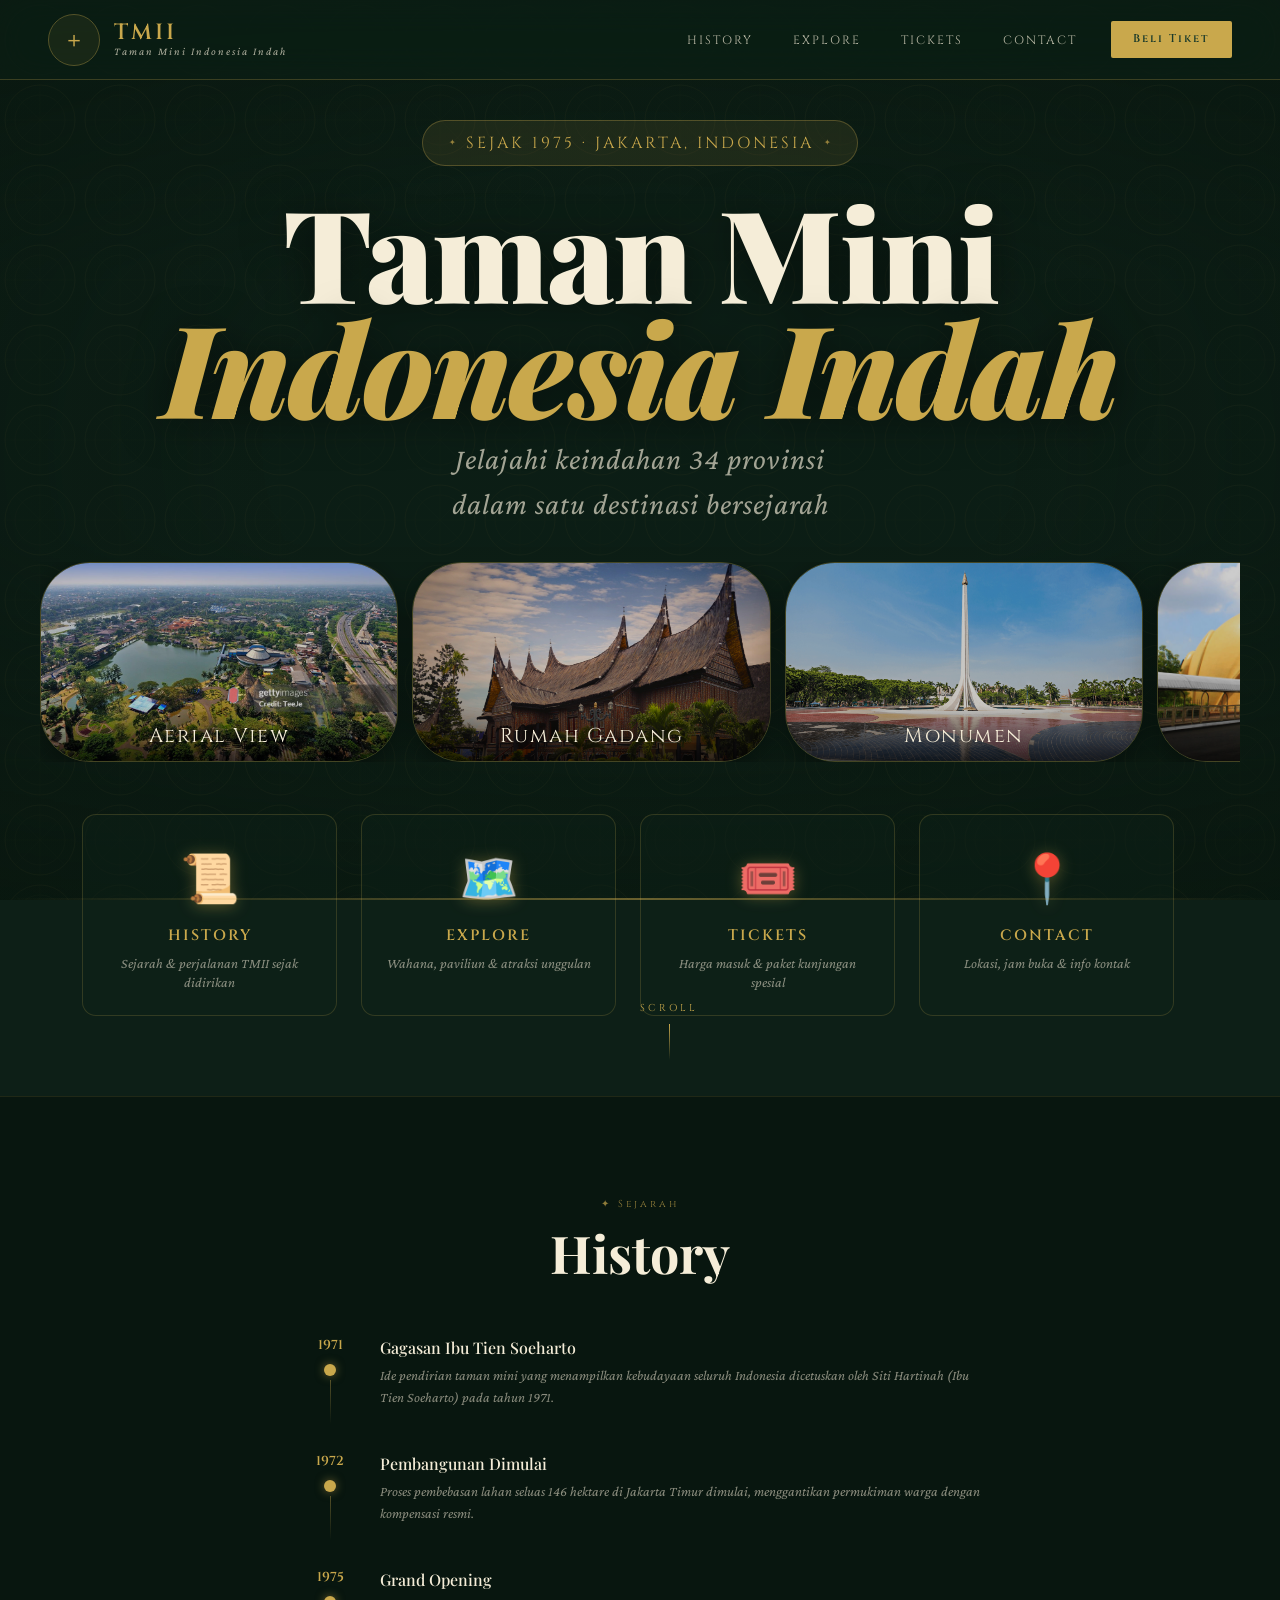
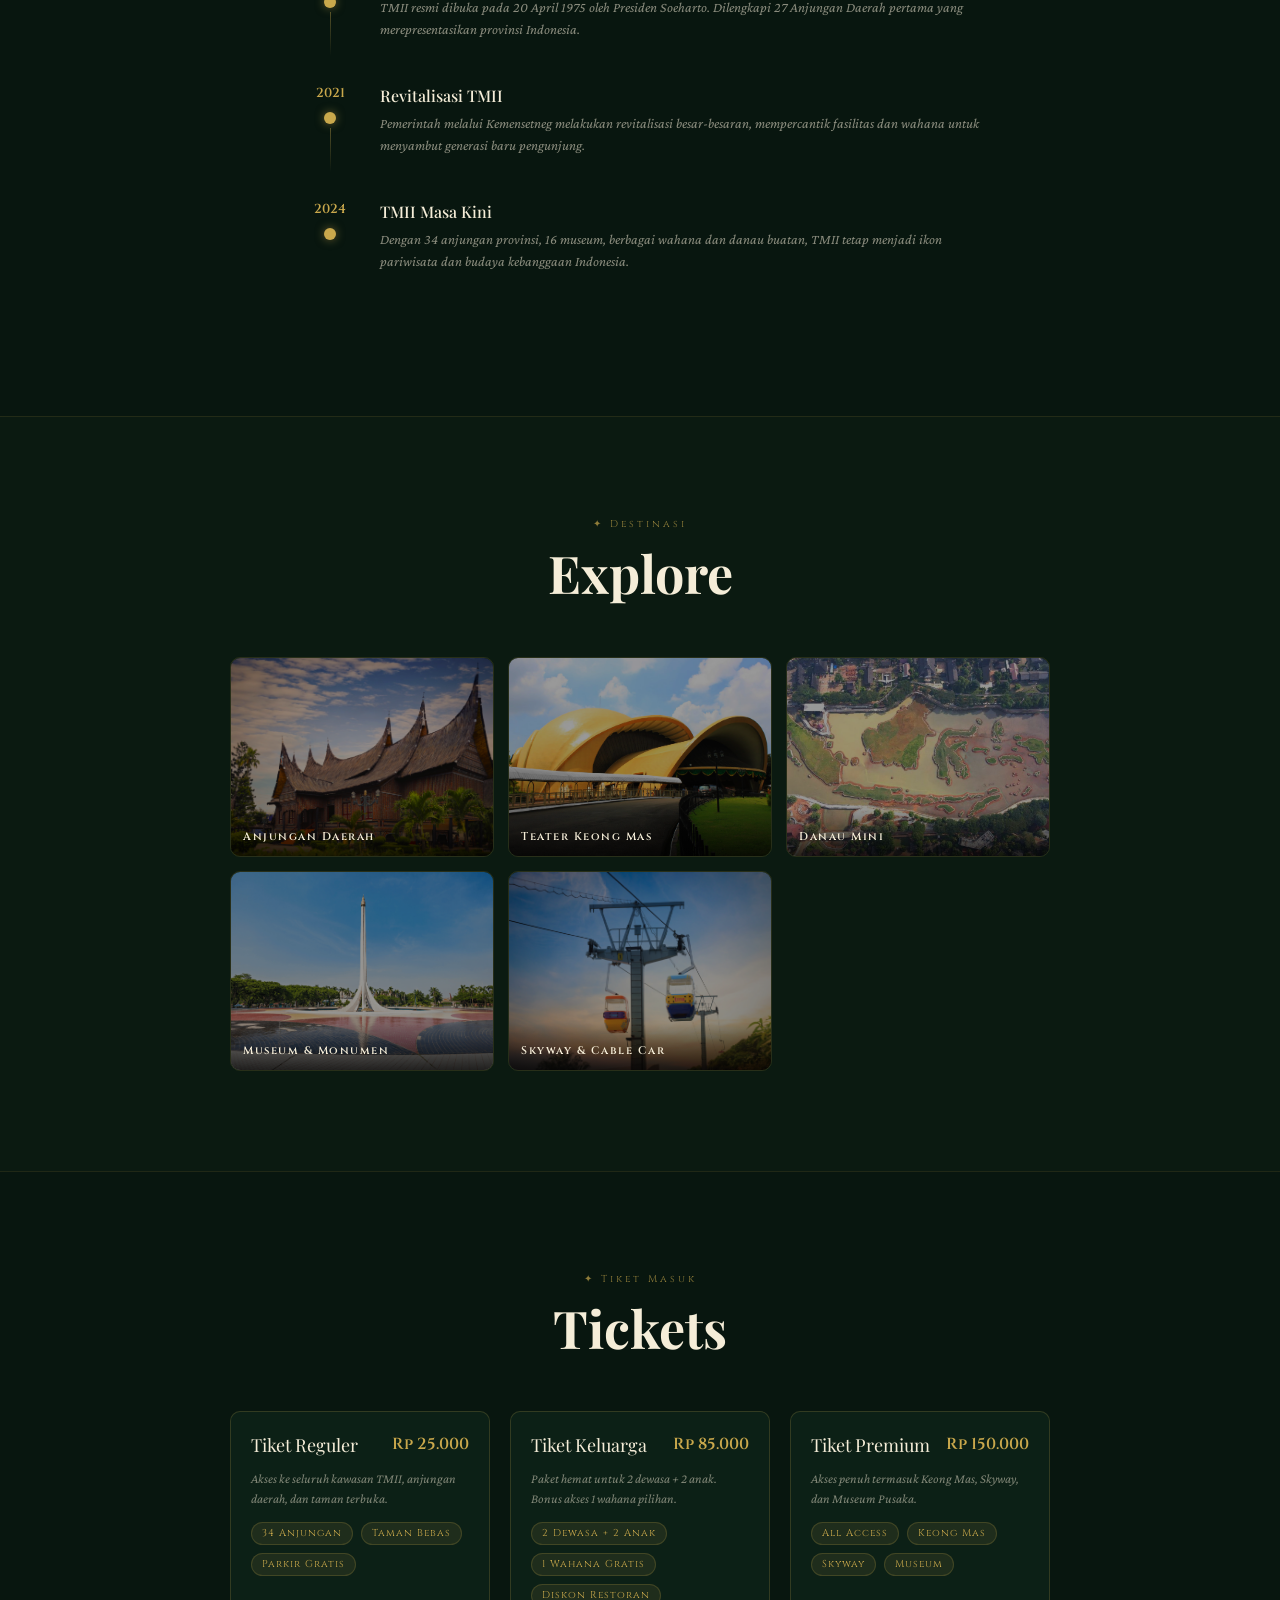
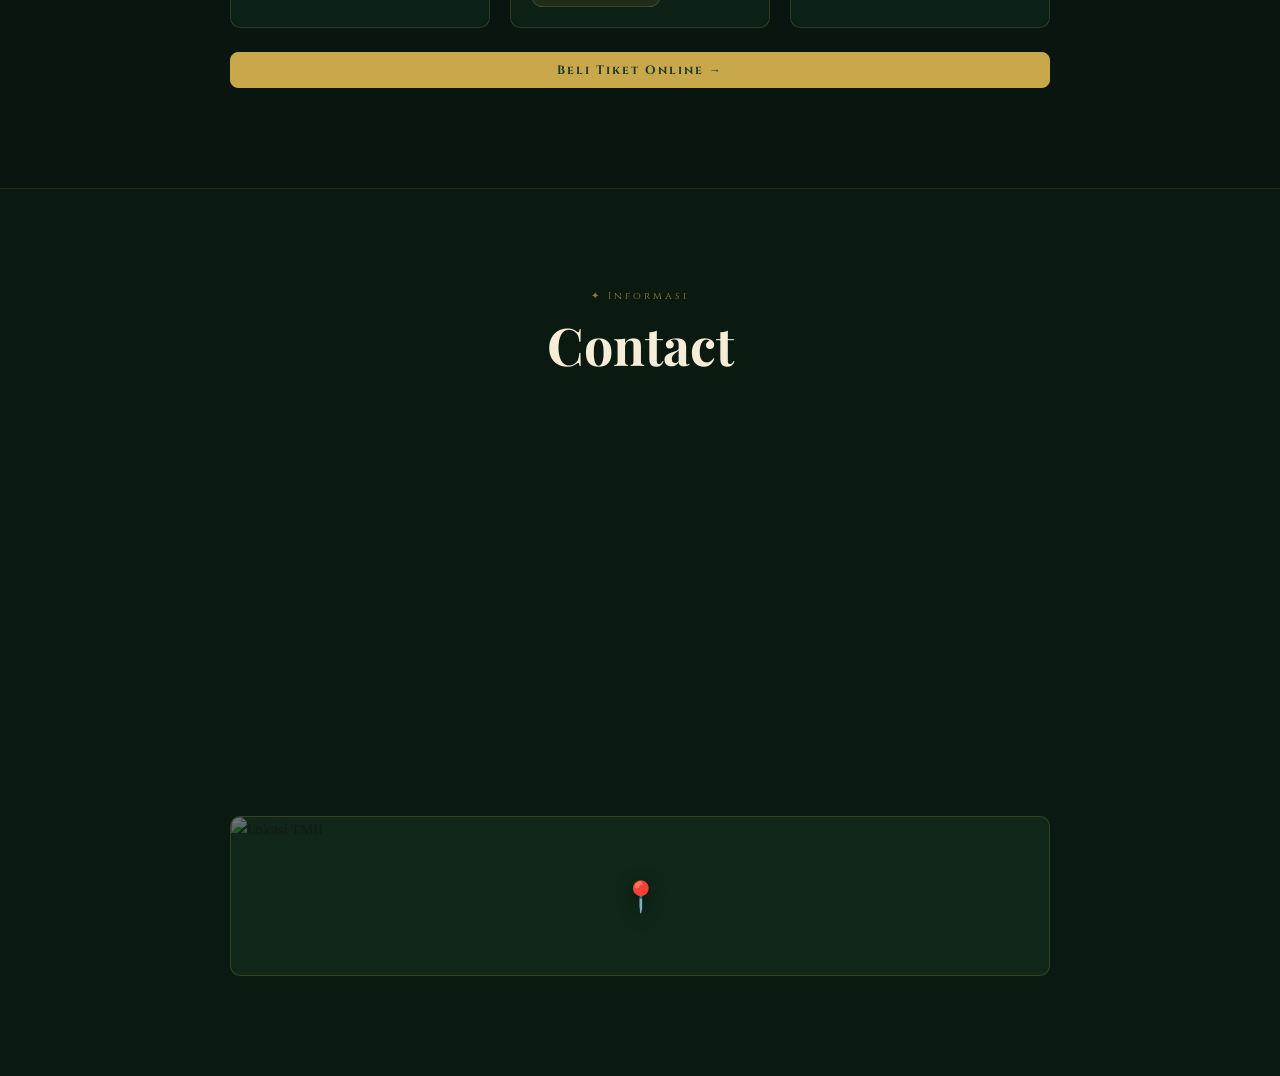
==== index.html @ e6d872f8 "Add files via upload" ====
<!DOCTYPE html>
<html lang="id">
<head>
  <meta charset="UTF-8">
  <meta name="viewport" content="width=device-width, initial-scale=1.0">
  <title>TMII — Taman Mini Indonesia Indah</title>
  <link rel="preconnect" href="https://fonts.googleapis.com">
  <link rel="preconnect" href="https://fonts.gstatic.com" crossorigin>
  <link href="https://fonts.googleapis.com/css2?family=Playfair+Display:wght@400;700;900&family=Crimson+Pro:ital,wght@0,300;0,400;1,300&family=Cinzel:wght@400;600&display=swap" rel="stylesheet">
  <link href="https://cdn.jsdelivr.net/npm/bootstrap@5.3.3/dist/css/bootstrap.min.css" rel="stylesheet">
  <link rel="stylesheet" href="style.css">
</head>
<body>

<div class="bg-scene">
  <div class="bg-image"></div>
  <div class="bg-overlay"></div>
  <div class="bg-fade"></div>
  <div class="bg-pattern"></div>
</div>

<header>
  <div class="logo-area">
    <div class="logo-emblem" id="logoEmblem" title="Klik untuk ganti logo">
      <img id="logoImg" src="" alt="Logo TMII">
      <div id="logoPlaceholder">＋</div>
      <input type="file" id="logoUpload" accept="image/*" style="display:none">
    </div>
    <div class="logo-text">
      <span class="main">TMII</span>
      <span class="sub">Taman Mini Indonesia Indah</span>
    </div>
  </div>

  <nav aria-label="Menu utama">
    <button class="nav-btn btn" onclick="scrollSection('history')">History</button>
    <button class="nav-btn btn" onclick="scrollSection('explore')">Explore</button>
    <button class="nav-btn btn" onclick="scrollSection('tickets')">Tickets</button>
    <button class="nav-btn btn" onclick="scrollSection('contact')">Contact</button>
    <a href="tiket.html" class="header-cta btn btn-warning">Beli Tiket</a>
  </nav>

  <button class="hamburger" id="hamburger" aria-label="Buka menu" aria-expanded="false">
    <span></span><span></span><span></span>
  </button>
</header>

<nav class="mobile-nav" id="mobileNav" aria-label="Menu mobile">
  <button class="nav-btn btn" onclick="scrollSection('history')">📜 History</button>
  <button class="nav-btn btn" onclick="scrollSection('explore')">🗺️ Explore</button>
  <button class="nav-btn btn" onclick="scrollSection('tickets')">🎟️ Tickets</button>
  <button class="nav-btn btn" onclick="scrollSection('contact')">📍 Contact</button>
  <a href="tiket.html" class="header-cta btn btn-warning" style="margin:8px 0 0;padding:14px;text-align:center;border-radius:6px;font-size:13px;display:block;">Beli Tiket Online →</a>
</nav>

<!-- ── Hero ── -->
<section class="hero">
  <div class="hero-badge"><span>Sejak 1975 · Jakarta, Indonesia</span></div>

  <h1 class="hero-title">
    Taman Mini
    <em>Indonesia Indah</em>
  </h1>

  <p class="hero-sub">Jelajahi keindahan 34 provinsi dalam satu destinasi bersejarah</p>

  <div class="image-strip-wrap">
    <div class="image-strip">
      <div class="img-card" onclick="scrollSection('explore')">
        <img src="Photos/AERIAL.jpg" alt="Aerial view TMII" loading="lazy">
        <div class="img-label">Aerial View</div>
      </div>
      <div class="img-card" onclick="scrollSection('explore')">
        <img src="Photos/gadang.jpg" alt="Rumah Gadang" loading="lazy">
        <div class="img-label">Rumah Gadang</div>
      </div>
      <div class="img-card" onclick="scrollSection('explore')">
        <img src="Photos/monumen.png" alt="Monumen TMII" loading="lazy">
        <div class="img-label">Monumen</div>
      </div>
      <div class="img-card" onclick="scrollSection('explore')">
        <img src="Photos/KEONG.jpg" alt="Teater Keong Mas" loading="lazy">
        <div class="img-label">Keong Mas</div>
      </div>
      <div class="img-card" onclick="scrollSection('explore')">
        <img src="Photos/danau.jpeg" alt="Danau Mini" loading="lazy">
        <div class="img-label">Danau Mini</div>
      </div>
    </div>
  </div>

  <div class="container">
    <div class="row g-4 justify-content-center quick-nav">
      <div class="col-6 col-sm-5 col-md-3">
        <div class="qcard" onclick="scrollSection('history')" role="button" tabindex="0">
          <span class="qcard-icon">📜</span>
          <div class="qcard-title">History</div>
          <div class="qcard-desc">Sejarah &amp; perjalanan TMII sejak didirikan</div>
          <span class="qcard-arrow" aria-hidden="true">→</span>
        </div>
      </div>
      <div class="col-6 col-sm-5 col-md-3">
        <div class="qcard" onclick="scrollSection('explore')" role="button" tabindex="0">
          <span class="qcard-icon">🗺️</span>
          <div class="qcard-title">Explore</div>
          <div class="qcard-desc">Wahana, paviliun &amp; atraksi unggulan</div>
          <span class="qcard-arrow" aria-hidden="true">→</span>
        </div>
      </div>
      <div class="col-6 col-sm-5 col-md-3">
        <div class="qcard" onclick="scrollSection('tickets')" role="button" tabindex="0">
          <span class="qcard-icon">🎟️</span>
          <div class="qcard-title">Tickets</div>
          <div class="qcard-desc">Harga masuk &amp; paket kunjungan spesial</div>
          <span class="qcard-arrow" aria-hidden="true">→</span>
        </div>
      </div>
      <div class="col-6 col-sm-5 col-md-3">
        <div class="qcard" onclick="scrollSection('contact')" role="button" tabindex="0">
          <span class="qcard-icon">📍</span>
          <div class="qcard-title">Contact</div>
          <div class="qcard-desc">Lokasi, jam buka &amp; info kontak</div>
          <span class="qcard-arrow" aria-hidden="true">→</span>
        </div>
      </div>
    </div>
  </div>

  <div class="scroll-hint" aria-hidden="true">
    <span>SCROLL</span>
    <div class="scroll-line"></div>
  </div>
</section>

<!-- ── History ── -->
<section id="history" class="page-section">
  <div class="section-container">
    <div class="section-head">
      <span class="section-tag">✦ Sejarah</span>
      <h2 class="section-title">History</h2>
    </div>
    <div class="timeline">

      <div class="timeline-item">
        <div class="timeline-left">
          <span class="t-year">1971</span>
          <div class="t-dot"></div>
          <div class="t-line"></div>
        </div>
        <div class="timeline-content">
          <h3 class="t-title">Gagasan Ibu Tien Soeharto</h3>
          <p class="t-desc">Ide pendirian taman mini yang menampilkan kebudayaan seluruh Indonesia dicetuskan oleh Siti Hartinah (Ibu Tien Soeharto) pada tahun 1971.</p>
        </div>
      </div>

      <div class="timeline-item">
        <div class="timeline-left">
          <span class="t-year">1972</span>
          <div class="t-dot"></div>
          <div class="t-line"></div>
        </div>
        <div class="timeline-content">
          <h3 class="t-title">Pembangunan Dimulai</h3>
          <p class="t-desc">Proses pembebasan lahan seluas 146 hektare di Jakarta Timur dimulai, menggantikan permukiman warga dengan kompensasi resmi.</p>
        </div>
      </div>

      <div class="timeline-item">
        <div class="timeline-left">
          <span class="t-year">1975</span>
          <div class="t-dot"></div>
          <div class="t-line"></div>
        </div>
        <div class="timeline-content">
          <h3 class="t-title">Grand Opening</h3>
          <p class="t-desc">TMII resmi dibuka pada 20 April 1975 oleh Presiden Soeharto. Dilengkapi 27 Anjungan Daerah pertama yang merepresentasikan provinsi Indonesia.</p>
        </div>
      </div>

      <div class="timeline-item">
        <div class="timeline-left">
          <span class="t-year">2021</span>
          <div class="t-dot"></div>
          <div class="t-line"></div>
        </div>
        <div class="timeline-content">
          <h3 class="t-title">Revitalisasi TMII</h3>
          <p class="t-desc">Pemerintah melalui Kemensetneg melakukan revitalisasi besar-besaran, mempercantik fasilitas dan wahana untuk menyambut generasi baru pengunjung.</p>
        </div>
      </div>

      <div class="timeline-item">
        <div class="timeline-left">
          <span class="t-year">2024</span>
          <div class="t-dot"></div>
          <div class="t-line"></div>
        </div>
        <div class="timeline-content">
          <h3 class="t-title">TMII Masa Kini</h3>
          <p class="t-desc">Dengan 34 anjungan provinsi, 16 museum, berbagai wahana dan danau buatan, TMII tetap menjadi ikon pariwisata dan budaya kebanggaan Indonesia.</p>
        </div>
      </div>

    </div>
  </div>
</section>

<!-- ── Explore ── -->
<section id="explore" class="page-section page-section--alt">
  <div class="section-container">
    <div class="section-head">
      <span class="section-tag">✦ Destinasi</span>
      <h2 class="section-title">Explore</h2>
    </div>
    <div class="explore-grid">

      <div class="explore-card">
        <img src="Photos/gadang.jpg" alt="Anjungan Daerah" loading="lazy">
        <div class="card-info"><div class="card-name">Anjungan Daerah</div></div>
      </div>
      <div class="explore-card">
        <img src="Photos/KEONG.jpg" alt="Teater Keong Mas" loading="lazy">
        <div class="card-info"><div class="card-name">Teater Keong Mas</div></div>
      </div>
      <div class="explore-card">
        <img src="Photos/danau.jpeg" alt="Danau Mini" loading="lazy">
        <div class="card-info"><div class="card-name">Danau Mini</div></div>
      </div>
      <div class="explore-card">
        <img src="Photos/monumen.png" alt="Museum dan Monumen" loading="lazy">
        <div class="card-info"><div class="card-name">Museum &amp; Monumen</div></div>
      </div>
      <div class="explore-card">
        <img src="Photos/gantunng.jpg" alt="Skyway dan Cable Car" loading="lazy">
        <div class="card-info"><div class="card-name">Skyway &amp; Cable Car</div></div>
      </div>

    </div>
  </div>
</section>

<!-- ── Tickets ── -->
<section id="tickets" class="page-section">
  <div class="section-container">
    <div class="section-head">
      <span class="section-tag">✦ Tiket Masuk</span>
      <h2 class="section-title">Tickets</h2>
    </div>
    <div class="ticket-list">

      <div class="ticket-card">
        <div class="ticket-top">
          <div class="ticket-name">Tiket Reguler</div>
          <div class="ticket-price">Rp 25.000</div>
        </div>
        <div class="ticket-desc">Akses ke seluruh kawasan TMII, anjungan daerah, dan taman terbuka.</div>
        <div class="ticket-perks">
          <span class="perk">34 Anjungan</span>
          <span class="perk">Taman Bebas</span>
          <span class="perk">Parkir Gratis</span>
        </div>
      </div>

      <div class="ticket-card">
        <div class="ticket-top">
          <div class="ticket-name">Tiket Keluarga</div>
          <div class="ticket-price">Rp 85.000</div>
        </div>
        <div class="ticket-desc">Paket hemat untuk 2 dewasa + 2 anak. Bonus akses 1 wahana pilihan.</div>
        <div class="ticket-perks">
          <span class="perk">2 Dewasa + 2 Anak</span>
          <span class="perk">1 Wahana Gratis</span>
          <span class="perk">Diskon Restoran</span>
        </div>
      </div>

      <div class="ticket-card">
        <div class="ticket-top">
          <div class="ticket-name">Tiket Premium</div>
          <div class="ticket-price">Rp 150.000</div>
        </div>
        <div class="ticket-desc">Akses penuh termasuk Keong Mas, Skyway, dan Museum Pusaka.</div>
        <div class="ticket-perks">
          <span class="perk">All Access</span>
          <span class="perk">Keong Mas</span>
          <span class="perk">Skyway</span>
          <span class="perk">Museum</span>
        </div>
      </div>

    </div>
    <a href="tiket.html" class="buy-btn btn btn-warning btn-lg w-100 mt-4">Beli Tiket Online →</a>
  </div>
</section>

<!-- ── Contact ── -->
<section id="contact" class="page-section page-section--alt">
  <div class="section-container">
    <div class="section-head">
      <span class="section-tag">✦ Informasi</span>
      <h2 class="section-title">Contact</h2>
    </div>
    <div class="contact-list">

      <a class="contact-item" href="https://maps.google.com/?q=Taman+Mini+Indonesia+Indah" target="_blank" rel="noopener">
        <div class="contact-icon">📍</div>
        <div class="contact-info">
          <div class="contact-label">Alamat</div>
          <div class="contact-value">Jl. Raya Taman Mini, Cipayung, Jakarta Timur</div>
        </div>
      </a>

      <a class="contact-item" href="#">
        <div class="contact-icon">🕐</div>
        <div class="contact-info">
          <div class="contact-label">Jam Operasional</div>
          <div class="contact-value">Selasa – Minggu, 08.00 – 17.00 WIB</div>
        </div>
      </a>

      <a class="contact-item" href="tel:+62218779-0580">
        <div class="contact-icon">📞</div>
        <div class="contact-info">
          <div class="contact-label">Telepon</div>
          <div class="contact-value">(+64) 08119289288</div>
        </div>
      </a>

      <a class="contact-item" href="mailto:info@tamanmini.com">
        <div class="contact-icon">✉️</div>
        <div class="contact-info">
          <div class="contact-label">Email</div>
          <div class="contact-value">info@tamanmini.com</div>
        </div>
      </a>

    </div>

    <div class="map-placeholder" onclick="window.open('https://maps.google.com/?q=Taman+Mini+Indonesia+Indah','_blank')" role="button" tabindex="0" aria-label="Buka peta Google Maps">
      <img src="https://upload.wikimedia.org/wikipedia/commons/thumb/5/59/TMII_Aerial_View.jpg/640px-TMII_Aerial_View.jpg" alt="Lokasi TMII" loading="lazy">
      <span class="map-pin" aria-hidden="true">📍</span>
    </div>
  </div>
</section>

<div class="bottom-bar" aria-hidden="true"></div>

<script src="https://cdn.jsdelivr.net/npm/bootstrap@5.3.3/dist/js/bootstrap.bundle.min.js"></script>
<script src="script.js"></script>
</body>
</html>
---- style.css ----
:root {
  --gold:        #C9A84C;
  --gold-light:  #E8C96A;
  --deep-green:  #1A3A2A;
  --forest:      #2C5540;
  --cream:       #F5EDD8;
  --warm-white:  #FAF6EE;
  --rust:        #8B3A2A;
  --shadow:      rgba(0,0,0,0.5);
  --header-h:    80px;
  --panel-w:     480px;
  --bs-warning:          #C9A84C;
  --bs-warning-rgb:      201, 168, 76;
  --bs-btn-bg:           #C9A84C;
  --bs-btn-border-color: #C9A84C;
}

/* ── Buttons ── */
.btn-warning {
  background-color: var(--gold);
  border-color: var(--gold);
  color: var(--deep-green);
  font-family: 'Cinzel', serif;
  font-weight: 600;
  letter-spacing: 1.5px;
  font-size: 11px;
  transition: background-color 0.3s, border-color 0.3s, transform 0.3s, box-shadow 0.3s;
}
.btn-warning:hover, .btn-warning:focus {
  background-color: var(--gold-light);
  border-color: var(--gold-light);
  color: var(--deep-green);
  transform: translateY(-1px);
  box-shadow: 0 4px 16px rgba(201,168,76,0.35);
}
.btn-warning.active { background-color: var(--gold-light) !important; border-color: var(--gold-light) !important; color: var(--deep-green) !important; }

.btn-outline-warning {
  color: var(--gold);
  border-color: var(--gold);
  font-family: 'Cinzel', serif;
  font-weight: 500;
  letter-spacing: 1px;
  font-size: 11px;
  transition: background-color 0.25s, color 0.25s, transform 0.25s;
}
.btn-outline-warning:hover, .btn-outline-warning:focus {
  background-color: var(--gold);
  border-color: var(--gold);
  color: var(--deep-green);
}
.btn-outline-warning.active { background-color: var(--gold) !important; border-color: var(--gold) !important; color: var(--deep-green) !important; }

.btn-outline-light {
  font-family: 'Cinzel', serif;
  font-size: 11px;
  letter-spacing: 1px;
  transition: background-color 0.25s, color 0.25s;
}

.btn-secondary {
  font-family: 'Cinzel', serif;
  font-size: 11px;
  letter-spacing: 1px;
  background-color: rgba(255,255,255,0.1);
  border-color: rgba(255,255,255,0.2);
  color: rgba(245,237,216,0.45);
}
.btn-secondary:disabled {
  background-color: rgba(255,255,255,0.07);
  border-color: rgba(255,255,255,0.1);
  color: rgba(245,237,216,0.3);
  cursor: not-allowed;
}

.btn-group .btn, .btn-group-vertical .btn { transition-duration: 0.2s; }
.btn-group-vertical .btn-outline-warning { border-color: rgba(201,168,76,0.5); }
.btn-group-vertical .btn-outline-warning:hover { border-color: var(--gold); }
.btn-group-vertical .btn-outline-warning:disabled { color: rgba(201,168,76,0.3); border-color: rgba(201,168,76,0.2); cursor: not-allowed; }

/* ── Base ── */
*, *::before, *::after { margin: 0; padding: 0; box-sizing: border-box; }
html { scroll-behavior: smooth; }
body {
  font-family: 'Crimson Pro', serif;
  background: #0d1f17;
  overflow-x: hidden;
  cursor: default;
  -webkit-tap-highlight-color: transparent;
}

/* ── Background ── */
.bg-scene { position: fixed; inset: 0; z-index: 0; }

.bg-image {
  position: absolute;
  inset: 0;
  background: url('https://upload.wikimedia.org/wikipedia/commons/thumb/5/59/TMII_Aerial_View.jpg/1280px-TMII_Aerial_View.jpg') center/cover no-repeat;
  filter: blur(2px) brightness(0.75) saturate(1.1);
  transform: scale(1.05);
  will-change: transform;
}

.bg-overlay {
  position: absolute;
  inset: 0;
  background: linear-gradient(180deg, rgba(10,25,16,0.55) 0%, rgba(10,25,16,0.25) 30%, rgba(10,25,16,0.25) 60%, rgba(10,25,16,0.75) 100%);
}

.bg-fade {
  position: absolute;
  inset: 0;
  background: radial-gradient(ellipse at 50% 50%, transparent 40%, rgba(8,20,13,0.45) 100%);
}

.bg-pattern {
  position: absolute;
  inset: 0;
  opacity: 0.04;
  background-image: url("data:image/svg+xml,%3Csvg xmlns='http://www.w3.org/2000/svg' width='80' height='80'%3E%3Ccircle cx='40' cy='40' r='35' fill='none' stroke='%23C9A84C' stroke-width='1'/%3E%3Ccircle cx='40' cy='40' r='25' fill='none' stroke='%23C9A84C' stroke-width='0.5'/%3E%3Cpath d='M5 40h70M40 5v70M15 15l50 50M65 15l-50 50' stroke='%23C9A84C' stroke-width='0.3'/%3E%3C/svg%3E");
}

/* ── Header ── */
header {
  position: fixed;
  top: 0; left: 0; right: 0;
  z-index: 100;
  display: flex;
  align-items: center;
  justify-content: space-between;
  padding: 0 48px;
  height: var(--header-h);
  background: rgba(13,31,23,0.55);
  backdrop-filter: blur(20px) saturate(1.4);
  border-bottom: 1px solid rgba(201,168,76,0.25);
  transition: background 0.3s;
}
header.scrolled { background: rgba(13,31,23,0.85); }

.logo-area { display: flex; align-items: center; gap: 14px; text-decoration: none; cursor: pointer; }
.logo-emblem {
  width: 52px; height: 52px;
  position: relative;
  flex-shrink: 0;
  transition: transform 0.3s;
  cursor: pointer;
  border-radius: 50%;
  border: 1.5px solid rgba(201,168,76,0.4);
  overflow: hidden;
}
.logo-area:hover .logo-emblem { transform: rotate(10deg) scale(1.05); }
#logoImg { width: 100%; height: 100%; object-fit: cover; display: none; }
#logoImg.loaded { display: block; }
#logoPlaceholder {
  width: 100%; height: 100%;
  display: flex;
  align-items: center;
  justify-content: center;
  font-size: 22px;
  color: var(--gold);
  background: rgba(201,168,76,0.08);
  transition: background 0.2s;
}
.logo-emblem:hover #logoPlaceholder { background: rgba(201,168,76,0.18); }
.logo-text { display: flex; flex-direction: column; line-height: 1; }
.logo-text .main { font-family: 'Cinzel', serif; font-size: 22px; font-weight: 600; color: var(--gold); letter-spacing: 3px; }
.logo-text .sub { font-family: 'Crimson Pro', serif; font-size: 11px; color: rgba(245,237,216,0.7); letter-spacing: 2px; margin-top: 2px; font-style: italic; }

nav { display: flex; align-items: center; gap: 4px; }

.nav-btn {
  position: relative;
  background: none;
  border: none;
  cursor: pointer;
  font-family: 'Cinzel', serif;
  font-size: 12px;
  letter-spacing: 2px;
  color: rgba(245,237,216,0.75);
  padding: 8px 18px;
  border-radius: 2px;
  transition: color 0.3s, background 0.3s;
  text-transform: uppercase;
}
.nav-btn:hover, .nav-btn.active { color: var(--gold); background: rgba(201,168,76,0.08); }
.nav-btn::after {
  content: '';
  position: absolute;
  bottom: 2px;
  left: 50%;
  transform: translateX(-50%) scaleX(0);
  width: 60%;
  height: 1px;
  background: var(--gold);
  transition: transform 0.3s;
}
.nav-btn:hover::after, .nav-btn.active::after { transform: translateX(-50%) scaleX(1); }

.header-cta {
  background: var(--gold);
  color: var(--deep-green);
  border: none;
  cursor: pointer;
  font-family: 'Cinzel', serif;
  font-size: 11px;
  letter-spacing: 2px;
  padding: 10px 22px;
  border-radius: 2px;
  font-weight: 600;
  transition: background 0.3s, transform 0.2s, box-shadow 0.3s;
  margin-left: 12px;
}
.header-cta:hover { background: var(--gold-light); transform: translateY(-1px); box-shadow: 0 4px 16px rgba(201,168,76,0.35); }

.hamburger {
  display: none;
  flex-direction: column;
  justify-content: center;
  gap: 5px;
  width: 40px; height: 40px;
  background: none;
  border: 1px solid rgba(201,168,76,0.3);
  border-radius: 6px;
  cursor: pointer;
  padding: 8px;
  transition: border-color 0.3s, background 0.3s;
}
.hamburger:hover { background: rgba(201,168,76,0.08); border-color: var(--gold); }
.hamburger span {
  display: block;
  height: 1.5px;
  background: var(--gold);
  border-radius: 2px;
  width: 100%;
  transition: transform 0.35s, opacity 0.35s, width 0.35s;
}
.hamburger.open span:nth-child(1) { transform: translateY(6.5px) rotate(45deg); }
.hamburger.open span:nth-child(2) { opacity: 0; transform: scaleX(0); }
.hamburger.open span:nth-child(3) { transform: translateY(-6.5px) rotate(-45deg); }

.mobile-nav {
  display: none;
  position: fixed;
  top: var(--header-h);
  left: 0; right: 0;
  z-index: 99;
  background: rgba(10,25,16,0.97);
  backdrop-filter: blur(24px);
  border-bottom: 1px solid rgba(201,168,76,0.2);
  flex-direction: column;
  padding: 16px 24px 24px;
  gap: 8px;
  transform: translateY(-110%);
  transition: transform 0.4s cubic-bezier(0.34,1.2,0.64,1);
}
.mobile-nav.open { transform: translateY(0); }
.mobile-nav .nav-btn { width: 100%; text-align: left; padding: 14px 16px; font-size: 14px; border-radius: 6px; border-bottom: 1px solid rgba(201,168,76,0.08); }
.mobile-nav .header-cta { width: 100%; margin: 8px 0 0; padding: 14px; text-align: center; border-radius: 6px; font-size: 13px; }

/* ── Hero ── */
.hero {
  position: relative;
  z-index: 1;
  min-height: 100vh;
  display: flex;
  flex-direction: column;
  align-items: center;
  justify-content: center;
  text-align: center;
  padding: calc(var(--header-h) + 40px) 40px 80px;
}

.hero-badge {
  display: inline-flex;
  align-items: center;
  gap: 10px;
  background: rgba(201,168,76,0.1);
  border: 1px solid rgba(201,168,76,0.3);
  padding: 10px 26px;
  border-radius: 40px;
  margin-bottom: 28px;
  animation: fadeDown 0.8s ease both;
}
.hero-badge span { font-size: 16px; letter-spacing: 3px; color: var(--gold); font-family: 'Cinzel', serif; text-transform: uppercase; }
.hero-badge::before, .hero-badge::after { content: '✦'; color: var(--gold); font-size: 8px; opacity: 0.7; }

.hero-title {
  font-family: 'Playfair Display', serif;
  font-size: clamp(48px, 10vw, 140px);
  font-weight: 900;
  color: var(--cream);
  line-height: 0.9;
  letter-spacing: -2px;
  margin-bottom: 12px;
  animation: fadeDown 0.9s 0.1s ease both;
  text-shadow: 0 4px 40px rgba(0,0,0,0.5);
}
.hero-title em { font-style: italic; color: var(--gold); display: block; }

.hero-sub {
  font-size: clamp(18px, 2.5vw, 30px);
  color: rgba(245,237,216,0.65);
  font-style: italic;
  letter-spacing: 1px;
  margin-bottom: 36px;
  animation: fadeDown 1s 0.2s ease both;
  max-width: 440px;
}

/* ── Image Strip ── */
.image-strip-wrap { width: 100%; overflow: hidden; margin-bottom: 52px; animation: fadeUp 1s 0.35s ease both; }
.image-strip { display: flex; gap: 14px; width: max-content; transition: transform 0.1s linear; cursor: grab; user-select: none; }
.image-strip.dragging { cursor: grabbing; transition: none; }

.img-card {
  width: clamp(220px, 28vw, 400px);
  height: clamp(130px, 16vw, 200px);
  border-radius: 50px;
  overflow: hidden;
  border: 1.5px solid rgba(201,168,76,0.3);
  box-shadow: 0 8px 30px rgba(0,0,0,0.4);
  position: relative;
  transition: transform 0.4s, box-shadow 0.4s, border-color 0.4s;
  cursor: pointer;
  flex-shrink: 0;
}
.img-card:hover { transform: translateY(-8px) scale(1.05); box-shadow: 0 20px 50px rgba(0,0,0,0.6), 0 0 20px rgba(201,168,76,0.2); border-color: var(--gold); }
.img-card img { width: 100%; height: 100%; object-fit: cover; filter: brightness(0.8) saturate(1.1); transition: filter 0.4s; pointer-events: none; }
.img-card:hover img { filter: brightness(1) saturate(1.3); }
.img-card .img-label {
  position: absolute;
  bottom: 0; left: 0; right: 0;
  background: linear-gradient(transparent, rgba(0,0,0,0.7));
  padding: 16px 10px 10px;
  font-size: clamp(13px, 1.8vw, 20px);
  color: var(--cream);
  letter-spacing: 1.5px;
  font-family: 'Cinzel', serif;
  text-align: center;
}

/* ── Quick Nav Cards ── */
.quick-nav { animation: fadeUp 1s 0.5s ease both; width: 100%; }

.qcard {
  position: relative;
  width: 100%; height: 100%;
  background: rgba(15,35,25,0.45);
  backdrop-filter: blur(24px) saturate(1.5);
  border: 1px solid rgba(201,168,76,0.2);
  border-radius: 14px;
  padding: 28px 20px 22px;
  cursor: pointer;
  transition: transform 0.4s, box-shadow 0.4s, border-color 0.3s, background 0.3s;
  text-align: center;
  overflow: hidden;
}
.qcard::before {
  content: '';
  position: absolute;
  inset: 0;
  background: radial-gradient(ellipse at 50% 0%, rgba(201,168,76,0.1) 0%, transparent 70%);
  opacity: 0;
  transition: opacity 0.3s;
}
.qcard:hover { transform: translateY(-12px) scale(1.03); box-shadow: 0 24px 60px rgba(0,0,0,0.55), 0 0 30px rgba(201,168,76,0.15); border-color: rgba(201,168,76,0.5); background: rgba(26,58,42,0.55); }
.qcard:hover::before { opacity: 1; }

.qcard-icon { font-size: clamp(32px, 4vw, 48px); margin-bottom: 10px; display: block; filter: drop-shadow(0 2px 8px rgba(201,168,76,0.4)); }
.qcard-title { font-family: 'Cinzel', serif; font-size: clamp(12px, 1.3vw, 15px); font-weight: 600; letter-spacing: 2px; color: var(--gold); text-transform: uppercase; margin-bottom: 6px; }
.qcard-desc { font-size: clamp(12px, 1.2vw, 14px); color: rgba(245,237,216,0.55); font-style: italic; line-height: 1.4; }
.qcard-arrow { position: absolute; bottom: 12px; right: 14px; color: var(--gold); opacity: 0; transform: translateX(-4px); transition: opacity 0.3s, transform 0.3s; font-size: 14px; }
.qcard:hover .qcard-arrow { opacity: 1; transform: translateX(0); }

/* ── Panel ── */
.panel-overlay { position: fixed; inset: 0; z-index: 200; background: rgba(0,0,0,0); pointer-events: none; transition: background 0.4s; }
.panel-overlay.open { background: rgba(0,0,0,0.6); pointer-events: all; backdrop-filter: blur(4px); }

.panel {
  position: fixed;
  top: 0;
  right: calc(-1 * var(--panel-w) - 20px);
  width: var(--panel-w);
  height: 100dvh;
  z-index: 201;
  background: rgba(10,28,18,0.95);
  backdrop-filter: blur(30px) saturate(1.5);
  border-left: 1px solid rgba(201,168,76,0.25);
  transition: right 0.5s cubic-bezier(0.34,1.2,0.64,1);
  display: flex;
  flex-direction: column;
  overflow: hidden;
}
.panel.open { right: 0; }

.panel-header {
  padding: 28px 32px 24px;
  border-bottom: 1px solid rgba(201,168,76,0.15);
  display: flex;
  align-items: flex-start;
  justify-content: space-between;
  background: rgba(26,58,42,0.3);
  flex-shrink: 0;
}
.panel-header-left { display: flex; flex-direction: column; gap: 4px; }
.panel-tag { font-family: 'Cinzel', serif; font-size: 10px; letter-spacing: 3px; color: var(--gold); opacity: 0.7; }
.panel-title { font-family: 'Playfair Display', serif; font-size: 32px; font-weight: 700; color: var(--cream); }
.panel-close {
  background: rgba(201,168,76,0.1);
  border: 1px solid rgba(201,168,76,0.3);
  color: var(--gold);
  width: 36px; height: 36px;
  border-radius: 50%;
  cursor: pointer;
  font-size: 18px;
  display: flex;
  align-items: center;
  justify-content: center;
  transition: background 0.2s, transform 0.3s;
  flex-shrink: 0;
}
.panel-close:hover { background: rgba(201,168,76,0.2); transform: rotate(90deg); }

.panel-body {
  flex: 1;
  overflow-y: auto;
  padding: 28px 32px;
  scrollbar-width: thin;
  scrollbar-color: rgba(201,168,76,0.3) transparent;
}
.panel-body::-webkit-scrollbar { width: 4px; }
.panel-body::-webkit-scrollbar-thumb { background: rgba(201,168,76,0.3); border-radius: 2px; }

/* ── Timeline ── */
.timeline { display: flex; flex-direction: column; }

.timeline-item {
  display: flex;
  gap: 20px;
  position: relative;
  padding-bottom: 28px;
  opacity: 0;
  transform: translateY(16px);
  transition: opacity 0.5s ease, transform 0.5s ease;
}
.timeline-item.visible { opacity: 1; transform: none; }
.timeline-item:nth-child(1) { transition-delay: 0.05s; }
.timeline-item:nth-child(2) { transition-delay: 0.15s; }
.timeline-item:nth-child(3) { transition-delay: 0.25s; }
.timeline-item:nth-child(4) { transition-delay: 0.35s; }
.timeline-item:nth-child(5) { transition-delay: 0.45s; }

.timeline-left { display: flex; flex-direction: column; align-items: center; width: 60px; flex-shrink: 0; }
.t-year { font-family: 'Cinzel', serif; font-size: 13px; font-weight: 600; color: var(--gold); margin-bottom: 8px; white-space: nowrap; }
.t-dot {
  width: 12px; height: 12px;
  border-radius: 50%;
  background: var(--gold);
  border: 2px solid rgba(201,168,76,0.4);
  box-shadow: 0 0 10px rgba(201,168,76,0.5);
  flex-shrink: 0;
  transition: box-shadow 0.3s;
}
.timeline-item:hover .t-dot { box-shadow: 0 0 20px rgba(201,168,76,0.9); }
.t-line { flex: 1; width: 1px; background: linear-gradient(rgba(201,168,76,0.4), transparent); margin-top: 4px; }
.timeline-item:last-child .t-line { display: none; }
.timeline-content { flex: 1; padding-top: 2px; }
.t-title { font-family: 'Playfair Display', serif; font-size: 16px; color: var(--cream); margin-bottom: 6px; }
.t-desc { font-size: 14px; color: rgba(245,237,216,0.55); font-style: italic; line-height: 1.6; }

/* ── Explore Grid ── */
.explore-grid { display: grid; grid-template-columns: 1fr 1fr; gap: 14px; }

.explore-card {
  border-radius: 10px;
  overflow: hidden;
  border: 1px solid rgba(201,168,76,0.15);
  cursor: pointer;
  position: relative;
  height: 130px;
  opacity: 0;
  transform: translateY(16px);
  transition: opacity 0.4s ease, transform 0.4s ease, border-color 0.3s, box-shadow 0.3s;
}
.explore-card.visible { opacity: 1; transform: none; }
.explore-card:nth-child(1) { transition-delay: 0.05s; }
.explore-card:nth-child(2) { transition-delay: 0.10s; }
.explore-card:nth-child(3) { transition-delay: 0.15s; }
.explore-card:nth-child(4) { transition-delay: 0.20s; }
.explore-card:nth-child(5) { transition-delay: 0.25s; grid-column: span 2; height: 100px; }
.explore-card:hover { border-color: rgba(201,168,76,0.4); box-shadow: 0 12px 30px rgba(0,0,0,0.4), 0 0 20px rgba(201,168,76,0.1); transform: translateY(-4px) !important; }
.explore-card img { width: 100%; height: 100%; object-fit: cover; filter: brightness(0.6) saturate(1.2); transition: filter 0.4s, transform 0.4s; }
.explore-card:hover img { filter: brightness(0.8) saturate(1.4); transform: scale(1.05); }
.explore-card .card-info { position: absolute; bottom: 0; left: 0; right: 0; padding: 20px 12px 10px; background: linear-gradient(transparent, rgba(0,0,0,0.75)); }
.explore-card .card-name { font-family: 'Cinzel', serif; font-size: 11px; letter-spacing: 1.5px; color: var(--cream); font-weight: 600; }

/* ── Tickets ── */
.ticket-list { display: flex; flex-direction: column; gap: 14px; }

.ticket-card {
  background: rgba(26,58,42,0.3);
  border: 1px solid rgba(201,168,76,0.2);
  border-radius: 10px;
  padding: 20px;
  cursor: pointer;
  position: relative;
  overflow: hidden;
  opacity: 0;
  transform: translateX(20px);
  transition: opacity 0.4s ease, transform 0.4s ease, background 0.3s, border-color 0.3s;
}
.ticket-card.visible { opacity: 1; transform: none; }
.ticket-card:nth-child(1) { transition-delay: 0.07s; }
.ticket-card:nth-child(2) { transition-delay: 0.17s; }
.ticket-card:nth-child(3) { transition-delay: 0.27s; }
.ticket-card::before { content: ''; position: absolute; left: 0; top: 0; bottom: 0; width: 3px; background: var(--gold); opacity: 0; transition: opacity 0.3s; }
.ticket-card:hover { background: rgba(26,58,42,0.5); border-color: rgba(201,168,76,0.4); transform: translateX(4px) !important; }
.ticket-card:hover::before { opacity: 1; }

.ticket-top { display: flex; justify-content: space-between; align-items: flex-start; margin-bottom: 10px; }
.ticket-name { font-family: 'Playfair Display', serif; font-size: 18px; color: var(--cream); }
.ticket-price { font-family: 'Cinzel', serif; font-size: 16px; color: var(--gold); font-weight: 600; }
.ticket-desc { font-size: 13px; color: rgba(245,237,216,0.5); font-style: italic; margin-bottom: 14px; line-height: 1.5; }
.ticket-perks { display: flex; gap: 8px; flex-wrap: wrap; }
.perk {
  font-size: 10px;
  letter-spacing: 1px;
  color: var(--gold);
  background: rgba(201,168,76,0.1);
  border: 1px solid rgba(201,168,76,0.2);
  padding: 3px 10px;
  border-radius: 20px;
  font-family: 'Cinzel', serif;
}
.buy-btn { font-family: 'Cinzel', serif; font-size: 12px; letter-spacing: 2px; font-weight: 700; transition: background-color 0.3s, border-color 0.3s, transform 0.2s, box-shadow 0.3s; }
.buy-btn:hover { transform: translateY(-2px); box-shadow: 0 6px 24px rgba(201,168,76,0.4); }

/* ── Contact ── */
.contact-list { display: flex; flex-direction: column; gap: 16px; margin-bottom: 28px; }

.contact-item {
  display: flex;
  align-items: center;
  gap: 16px;
  padding: 16px 18px;
  background: rgba(26,58,42,0.3);
  border: 1px solid rgba(201,168,76,0.15);
  border-radius: 8px;
  cursor: pointer;
  text-decoration: none;
  opacity: 0;
  transform: translateY(12px);
  transition: opacity 0.4s ease, transform 0.4s ease, background 0.3s, border-color 0.3s;
}
.contact-item.visible { opacity: 1; transform: none; }
.contact-item:nth-child(1) { transition-delay: 0.05s; }
.contact-item:nth-child(2) { transition-delay: 0.15s; }
.contact-item:nth-child(3) { transition-delay: 0.25s; }
.contact-item:nth-child(4) { transition-delay: 0.35s; }
.contact-item:hover { background: rgba(26,58,42,0.5); border-color: rgba(201,168,76,0.4); }

.contact-icon {
  width: 44px; height: 44px;
  background: rgba(201,168,76,0.1);
  border: 1px solid rgba(201,168,76,0.25);
  border-radius: 8px;
  display: flex;
  align-items: center;
  justify-content: center;
  font-size: 20px;
  flex-shrink: 0;
  transition: background 0.3s, transform 0.3s;
}
.contact-item:hover .contact-icon { background: rgba(201,168,76,0.2); transform: scale(1.08); }
.contact-info { flex: 1; }
.contact-label { font-family: 'Cinzel', serif; font-size: 10px; letter-spacing: 2px; color: var(--gold); margin-bottom: 2px; }
.contact-value { font-size: 14px; color: var(--cream); }

/* ── Map & Bottom ── */
.map-placeholder {
  border-radius: 10px;
  overflow: hidden;
  border: 1px solid rgba(201,168,76,0.2);
  position: relative;
  height: 160px;
  background: rgba(26,58,42,0.4);
  display: flex;
  align-items: center;
  justify-content: center;
  cursor: pointer;
  transition: border-color 0.3s;
}
.map-placeholder:hover { border-color: rgba(201,168,76,0.5); }
.map-placeholder img { width: 100%; height: 100%; object-fit: cover; filter: brightness(0.6) saturate(1.2) hue-rotate(10deg); opacity: 0.7; transition: opacity 0.3s, filter 0.3s; }
.map-placeholder:hover img { opacity: 0.9; filter: brightness(0.7) saturate(1.4) hue-rotate(10deg); }
.map-pin { position: absolute; font-size: 30px; filter: drop-shadow(0 4px 8px rgba(0,0,0,0.5)); animation: bounce 2s infinite; pointer-events: none; }

.bottom-bar { position: fixed; bottom: 0; left: 0; right: 0; z-index: 50; height: 2px; background: linear-gradient(90deg, transparent, var(--gold), transparent); opacity: 0.5; }

.scroll-hint { position: absolute; bottom: 36px; left: 50%; transform: translateX(-50%); display: flex; flex-direction: column; align-items: center; gap: 8px; animation: fadeUp 1s 0.8s ease both; opacity: 0.6; pointer-events: none; }
.scroll-hint span { font-size: 10px; letter-spacing: 3px; color: var(--gold); font-family: 'Cinzel', serif; }
.scroll-line { width: 1px; height: 36px; background: linear-gradient(var(--gold), transparent); animation: scrollPulse 2s infinite; }

/* ── Keyframes ── */
@keyframes fadeDown { from { opacity: 0; transform: translateY(-20px); } to { opacity: 1; transform: translateY(0); } }
@keyframes fadeUp   { from { opacity: 0; transform: translateY(20px);  } to { opacity: 1; transform: translateY(0); } }
@keyframes bounce   { 0%, 100% { transform: translateY(0); } 50% { transform: translateY(-6px); } }
@keyframes scrollPulse { 0%, 100% { opacity: 0.4; } 50% { opacity: 1; } }

/* ── Responsive ── */
@media (max-width: 1024px) {
  :root { --panel-w: 420px; }
  header { padding: 0 32px; }
  .nav-btn { padding: 8px 14px; font-size: 11px; }
  .header-cta { padding: 10px 16px; }
}

@media (max-width: 768px) {
  :root { --header-h: 64px; --panel-w: 100vw; }
  header { padding: 0 20px; }
  nav { display: none; }
  .hamburger { display: flex; }
  .mobile-nav { display: flex; }
  .hero { padding: calc(var(--header-h) + 24px) 20px 80px; }
  .hero-badge { padding: 8px 18px; }
  .hero-badge span { font-size: 12px; letter-spacing: 2px; }
  .hero-title { letter-spacing: -1px; margin-bottom: 16px; }
  .hero-sub { margin-bottom: 32px; }
  .image-strip-wrap {
    width: calc(100% + 40px);
    margin: 0 -20px 32px;
    overflow-x: auto;
    overflow-y: hidden;
    scrollbar-width: none;
    -webkit-overflow-scrolling: touch;
    padding: 0 20px 12px;
  }
  .image-strip-wrap::-webkit-scrollbar { display: none; }
  .image-strip { cursor: default; padding-right: 20px; }
  .img-card { width: 220px; height: 130px; border-radius: 24px; }
  .img-card:hover { transform: none; }
  .quick-nav { gap: 12px; }
  .qcard { width: calc(50% - 6px); padding: 20px 16px 18px; }
  .panel { right: -100vw; border-left: none; border-top: 1px solid rgba(201,168,76,0.25); }
  .panel-header { padding: 20px 24px 16px; }
  .panel-body { padding: 20px 24px; }
  .panel-title { font-size: 26px; }
  .explore-grid { gap: 10px; }
  .explore-card { height: 110px; }
  .explore-card:nth-child(5) { height: 80px; }
  .logo-text .sub { display: none; }
  .logo-emblem { width: 42px; height: 42px; }
  .logo-text .main { font-size: 18px; }
}

@media (max-width: 480px) {
  .hero-badge { padding: 8px 14px; gap: 6px; }
  .hero-badge span { font-size: 10px; letter-spacing: 1.5px; }
  .hero-badge::before, .hero-badge::after { display: none; }
  .qcard { width: calc(50% - 6px); padding: 16px 12px; }
  .qcard-desc { display: none; }
  .ticket-price { font-size: 14px; }
  .explore-grid { grid-template-columns: 1fr; }
  .explore-card:nth-child(5) { grid-column: span 1; }
}

@media (min-width: 1920px) {
  :root { --header-h: 96px; --panel-w: 600px; }
  header { padding: 0 80px; }
  .logo-emblem { width: 64px; height: 64px; }
  .logo-text .main { font-size: 26px; }
  .logo-text .sub { font-size: 13px; }
  .nav-btn { font-size: 14px; padding: 10px 24px; }
  .header-cta { font-size: 13px; padding: 12px 28px; }
  .hero-sub { font-size: 34px; max-width: 560px; }
  .img-card { width: 480px; height: 240px; }
  .qcard { width: 260px; padding: 36px 28px 28px; }
  .qcard-icon { font-size: 56px; }
  .panel-title { font-size: 40px; }
  .panel-header { padding: 36px 40px 28px; }
  .panel-body { padding: 32px 40px; }
  .explore-card { height: 180px; }
  .explore-card:nth-child(5) { height: 140px; }
  .ticket-name { font-size: 22px; }
  .ticket-price { font-size: 20px; }
  .t-title { font-size: 20px; }
  .t-desc { font-size: 16px; }
  .contact-value { font-size: 16px; }
  .map-placeholder { height: 200px; }
}

@media (prefers-reduced-motion: reduce) {
  *, *::before, *::after { animation-duration: 0.01ms !important; transition-duration: 0.01ms !important; }
}

/* ══════════════════════════════════════
   PAGE SECTIONS (scroll content)
══════════════════════════════════════ */
.page-section {
  position: relative;
  z-index: 1;
  padding: 100px 0;
  background: rgba(8, 20, 13, 0.72);
  backdrop-filter: blur(8px);
  border-top: 1px solid rgba(201,168,76,0.12);
}
.page-section--alt { background: rgba(12, 26, 17, 0.82); }

.section-container {
  max-width: 900px;
  margin: 0 auto;
  padding: 0 40px;
}

.section-head {
  text-align: center;
  margin-bottom: 52px;
}
.section-tag {
  display: block;
  font-family: 'Cinzel', serif;
  font-size: 10px;
  letter-spacing: 3px;
  color: var(--gold);
  opacity: 0.7;
  margin-bottom: 10px;
}
.section-title {
  font-family: 'Playfair Display', serif;
  font-size: clamp(32px, 5vw, 52px);
  font-weight: 700;
  color: var(--cream);
}

/* Tickets in section — 3 columns */
.page-section .ticket-list {
  display: grid;
  grid-template-columns: repeat(3, 1fr);
  gap: 20px;
  flex-direction: unset;
}
.page-section .ticket-card { transform: translateY(16px); }
.page-section .ticket-card.visible { transform: none; }
.page-section .ticket-card:hover { transform: translateY(-4px) !important; }
.page-section .ticket-card:nth-child(1) { transition-delay: 0.07s; }
.page-section .ticket-card:nth-child(2) { transition-delay: 0.17s; }
.page-section .ticket-card:nth-child(3) { transition-delay: 0.27s; }

/* Explore in section — 3 columns */
.page-section .explore-grid { grid-template-columns: repeat(3, 1fr); }
.page-section .explore-card { height: 200px; }
.page-section .explore-card:nth-child(5) { grid-column: span 1; height: 200px; }

/* Timeline max-width */
.page-section .timeline { max-width: 680px; margin: 0 auto; }

@media (max-width: 768px) {
  .page-section { padding: 64px 0; }
  .section-container { padding: 0 20px; }
  .page-section .ticket-list { grid-template-columns: 1fr; }
  .page-section .explore-grid { grid-template-columns: 1fr 1fr; }
  .page-section .explore-card { height: 140px; }
  .page-section .explore-card:nth-child(5) { grid-column: span 2; height: 100px; }
}
@media (max-width: 480px) {
  .page-section .explore-grid { grid-template-columns: 1fr; }
  .page-section .explore-card:nth-child(5) { grid-column: span 1; }
}

/* ══════════════════════════════════════
   TICKET ORDER FORM PAGE (tiket.html)
══════════════════════════════════════ */
.form-hero {
  position: relative;
  z-index: 1;
  min-height: 100vh;
  display: flex;
  align-items: center;
  justify-content: center;
  padding: calc(var(--header-h) + 48px) 24px 80px;
}

.form-card {
  width: 100%;
  max-width: 580px;
  background: rgba(10, 28, 18, 0.92);
  backdrop-filter: blur(30px) saturate(1.5);
  border: 1px solid rgba(201,168,76,0.25);
  border-radius: 16px;
  padding: 44px 48px;
}
.form-card-tag {
  display: block;
  font-family: 'Cinzel', serif;
  font-size: 10px;
  letter-spacing: 3px;
  color: var(--gold);
  opacity: 0.7;
  margin-bottom: 8px;
}
.form-card-title {
  font-family: 'Playfair Display', serif;
  font-size: 36px;
  font-weight: 700;
  color: var(--cream);
  margin-bottom: 36px;
}

.form-group { margin-bottom: 22px; }
.form-label-custom {
  display: block;
  font-family: 'Cinzel', serif;
  font-size: 10px;
  letter-spacing: 2px;
  color: var(--gold);
  margin-bottom: 8px;
}
.form-control-custom {
  width: 100%;
  background: rgba(26,58,42,0.4);
  border: 1px solid rgba(201,168,76,0.25);
  border-radius: 8px;
  padding: 12px 16px;
  color: var(--cream);
  font-family: 'Crimson Pro', serif;
  font-size: 16px;
  transition: border-color 0.2s, background 0.2s;
  outline: none;
  appearance: none;
  -webkit-appearance: none;
}
.form-control-custom:focus { border-color: var(--gold); background: rgba(26,58,42,0.6); }
.form-control-custom::placeholder { color: rgba(245,237,216,0.3); }
.form-control-custom option { background: #1a3a2a; color: var(--cream); }

.form-row { display: grid; grid-template-columns: 1fr 1fr; gap: 16px; }

.form-success {
  text-align: center;
  padding: 24px 0;
  display: none;
}
.form-success-icon { font-size: 52px; margin-bottom: 16px; }
.form-success-title { font-family: 'Playfair Display', serif; font-size: 26px; color: var(--cream); margin-bottom: 10px; }
.form-success-msg { font-size: 15px; color: rgba(245,237,216,0.6); font-style: italic; line-height: 1.6; margin-bottom: 28px; }

@media (max-width: 600px) {
  .form-card { padding: 32px 24px; }
  .form-row { grid-template-columns: 1fr; gap: 0; }
}
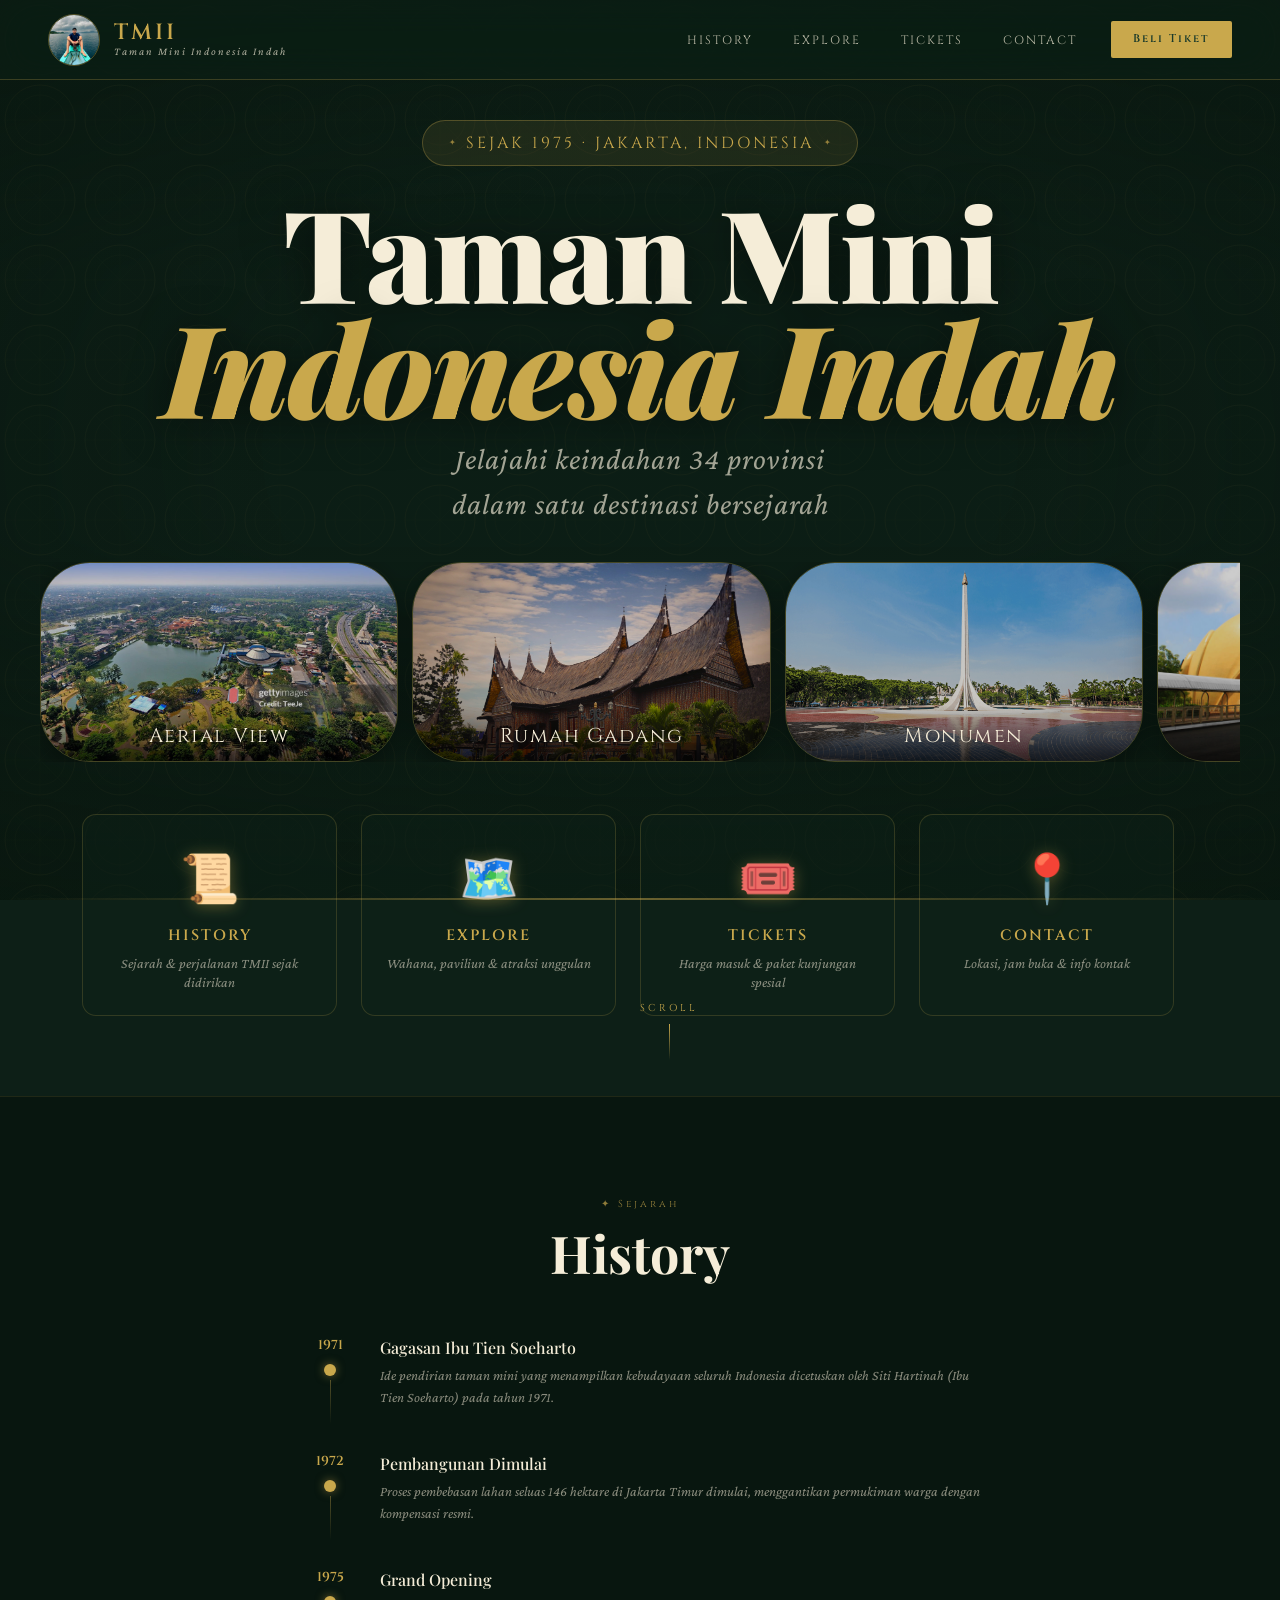
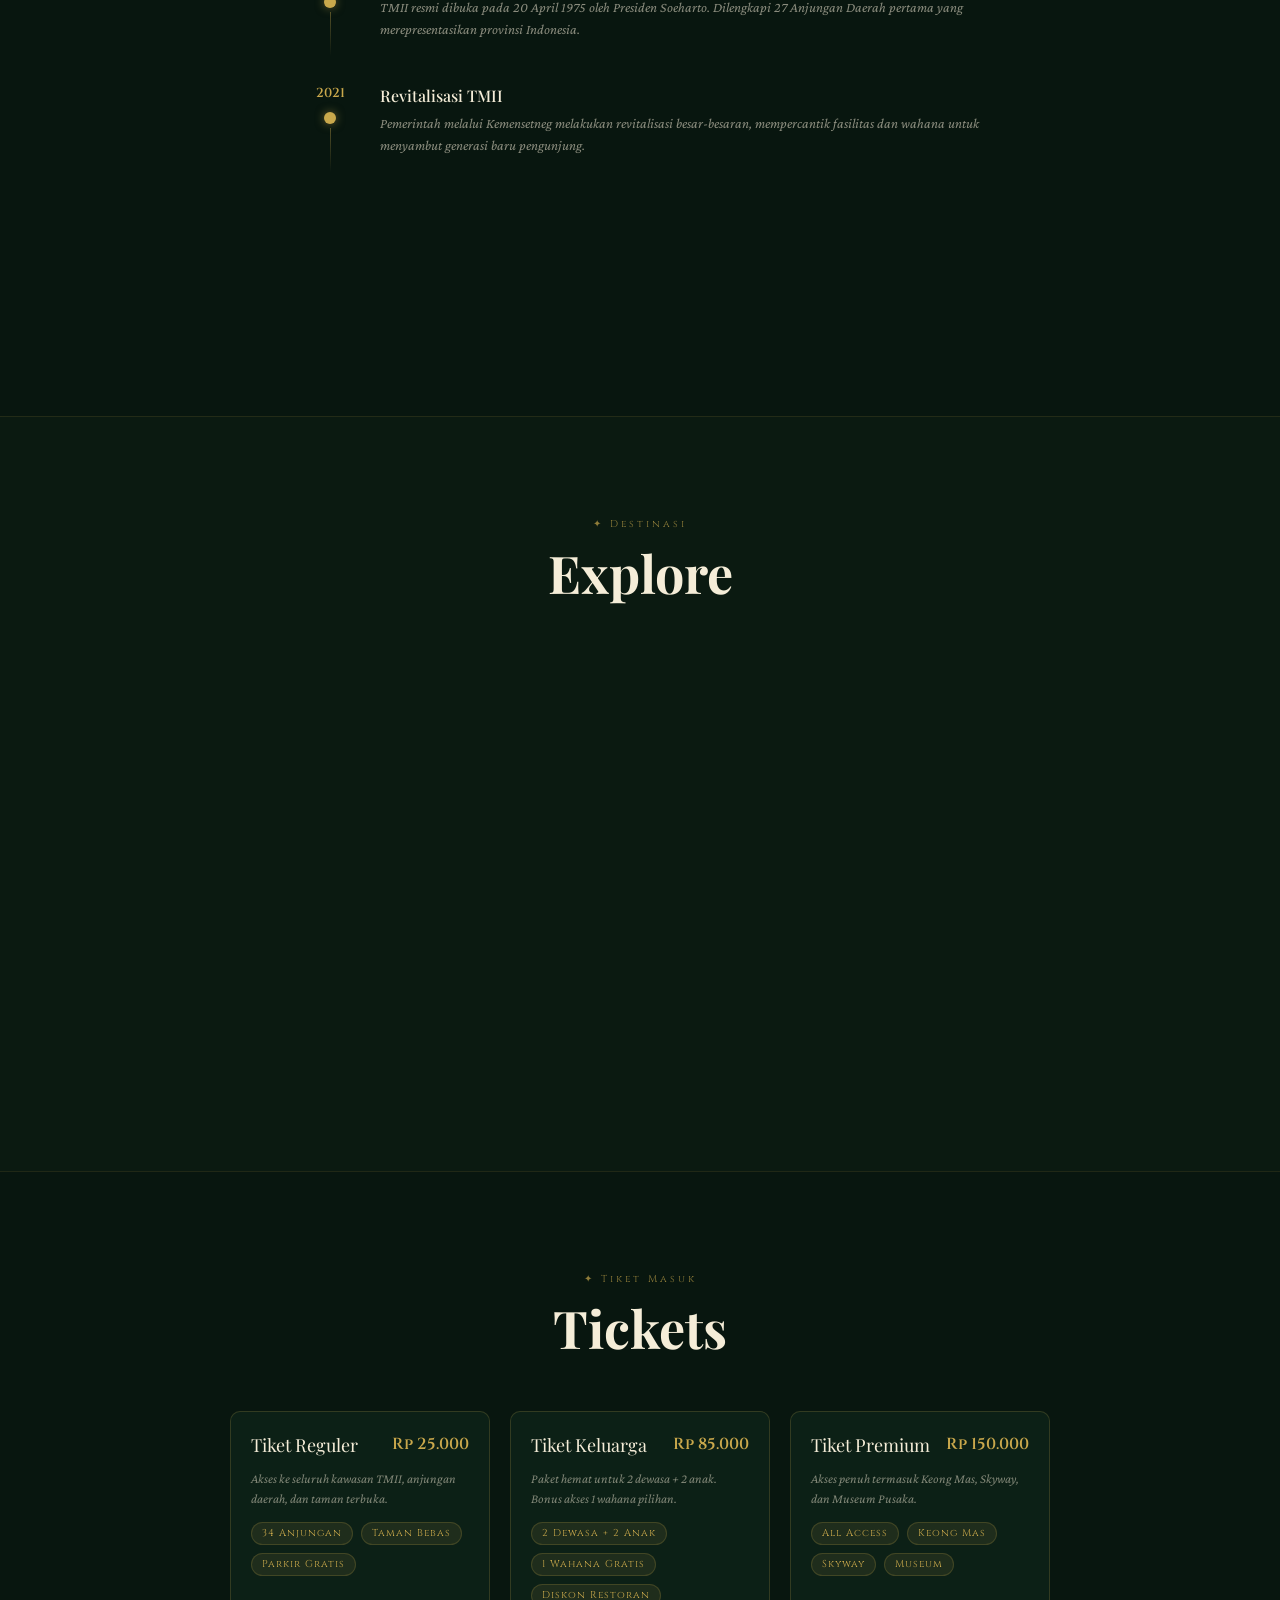
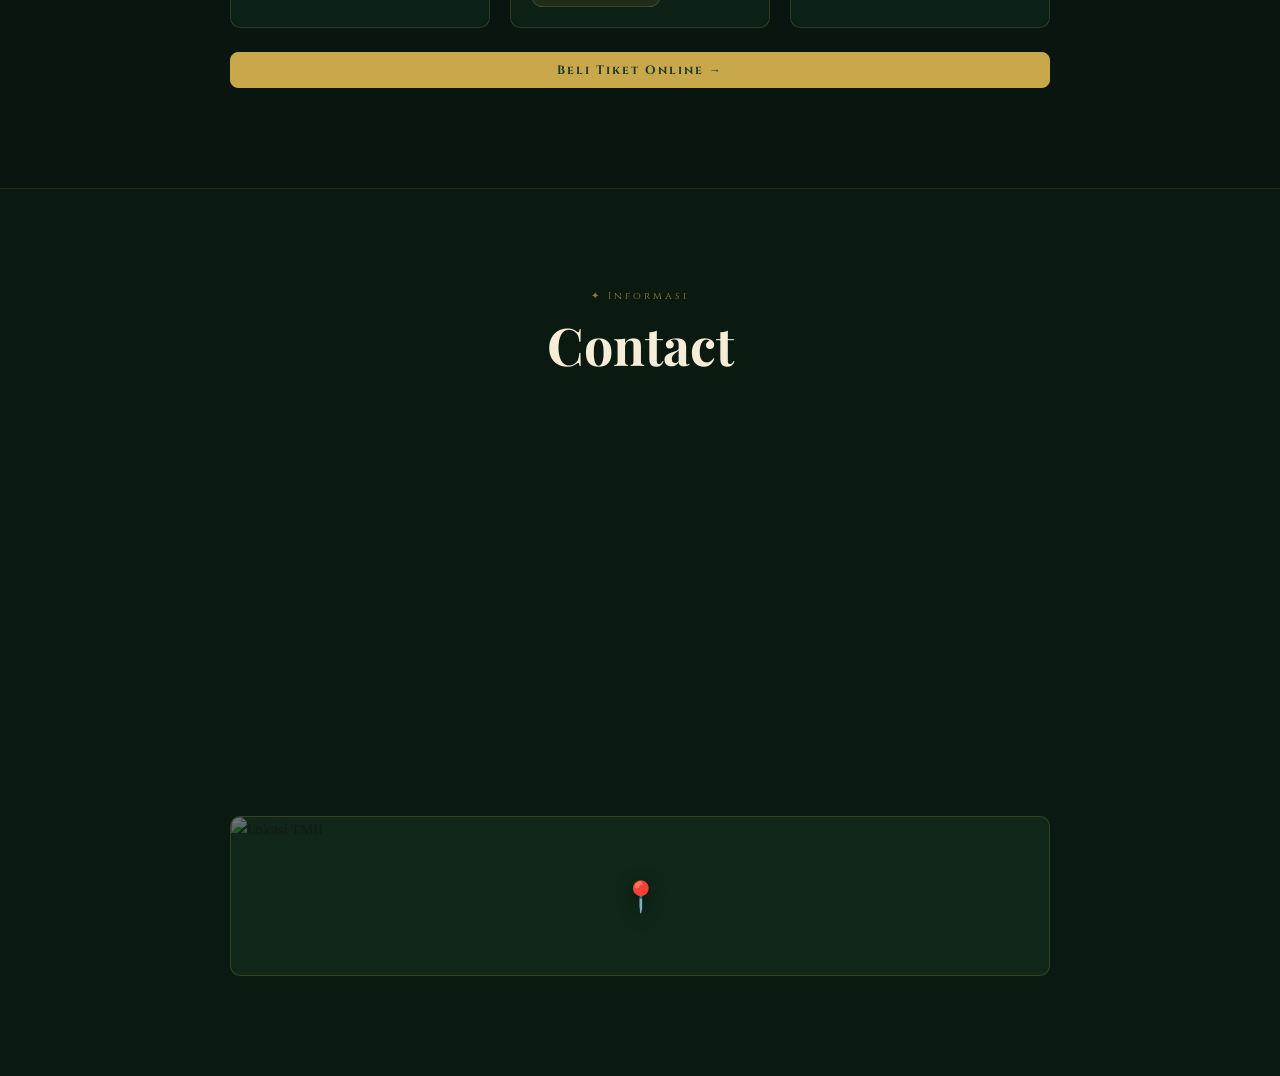
==== commit 713725ac: "Update index.html" ====
--- a/index.html
+++ b/index.html
@@ -22,8 +22,8 @@
 <header>
   <div class="logo-area">
     <div class="logo-emblem" id="logoEmblem" title="Klik untuk ganti logo">
-      <img id="logoImg" src="" alt="Logo TMII">
-      <div id="logoPlaceholder">＋</div>
+      <img id="logoImg" src="Photos/logo.jpg" alt="Logo TMII" class="loaded">
+      <div id="logoPlaceholder" style="display:none">＋</div>
       <input type="file" id="logoUpload" accept="image/*" style="display:none">
     </div>
     <div class="logo-text">
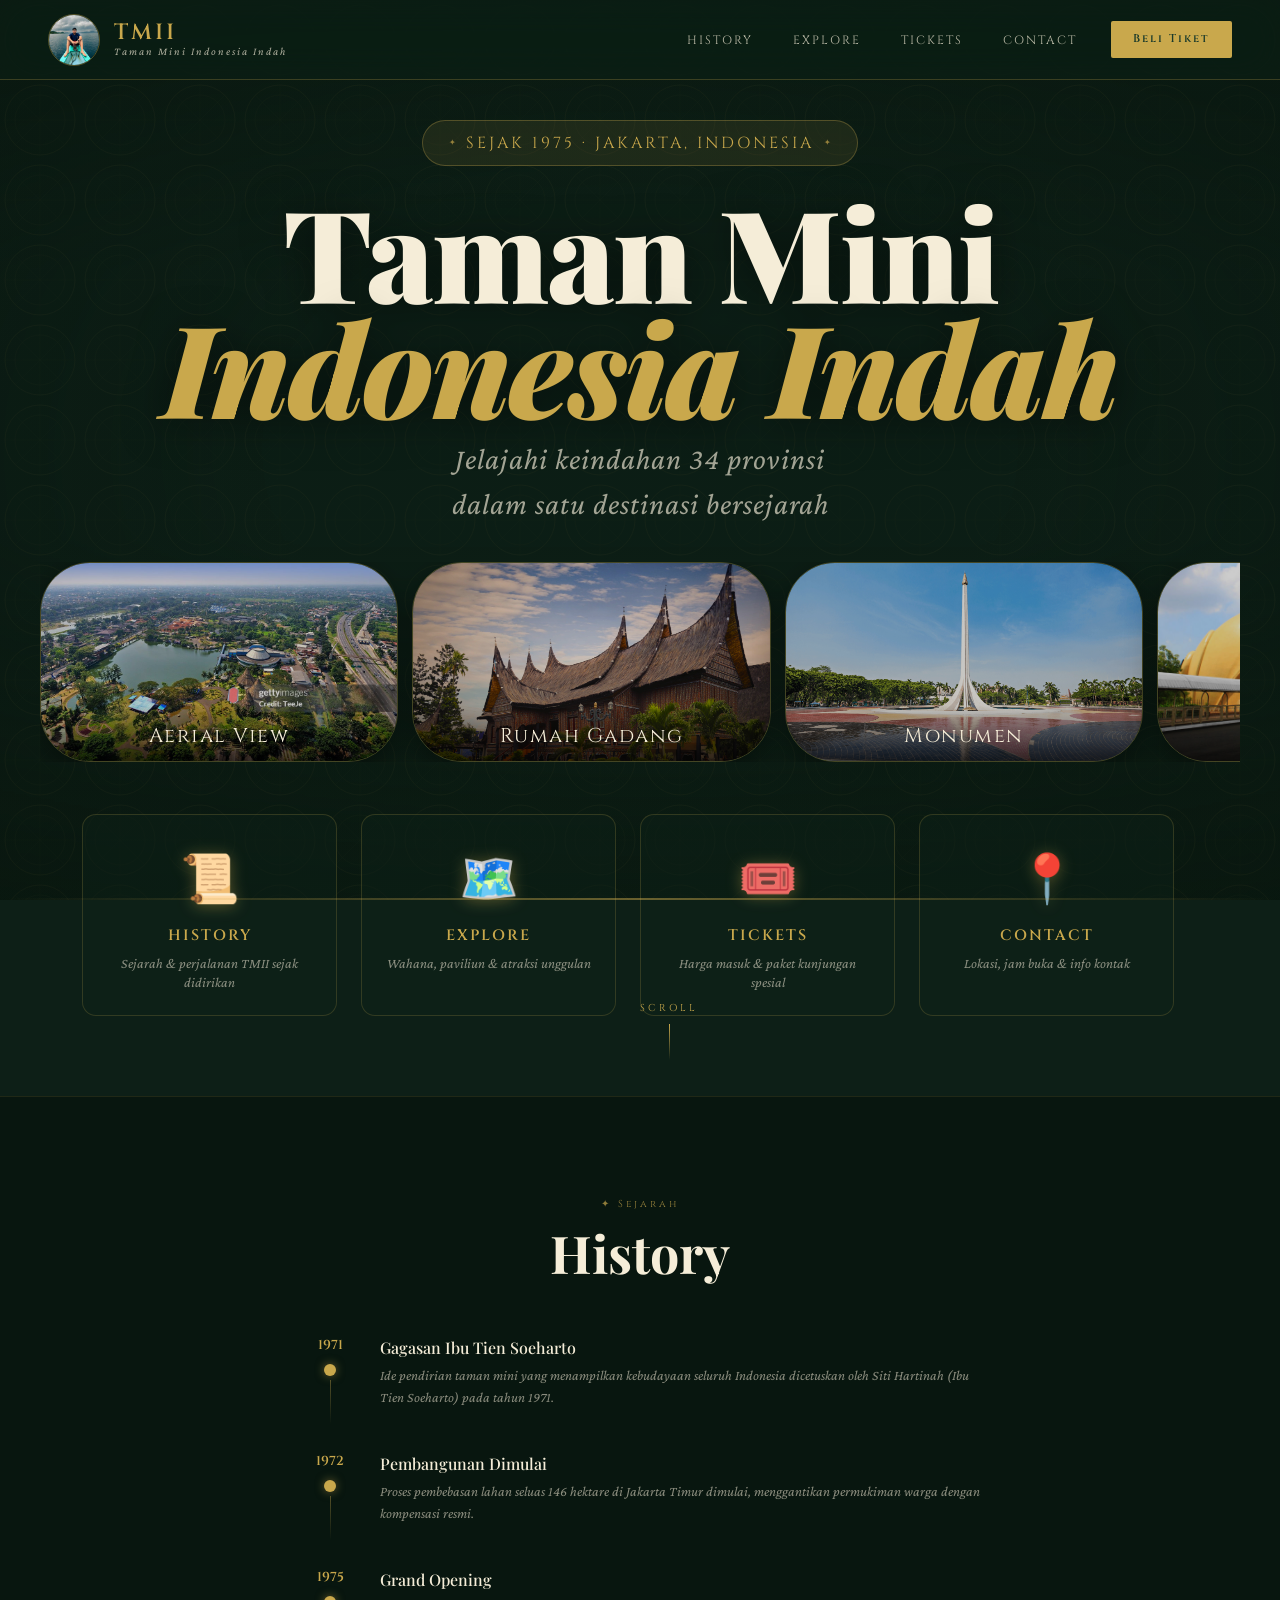
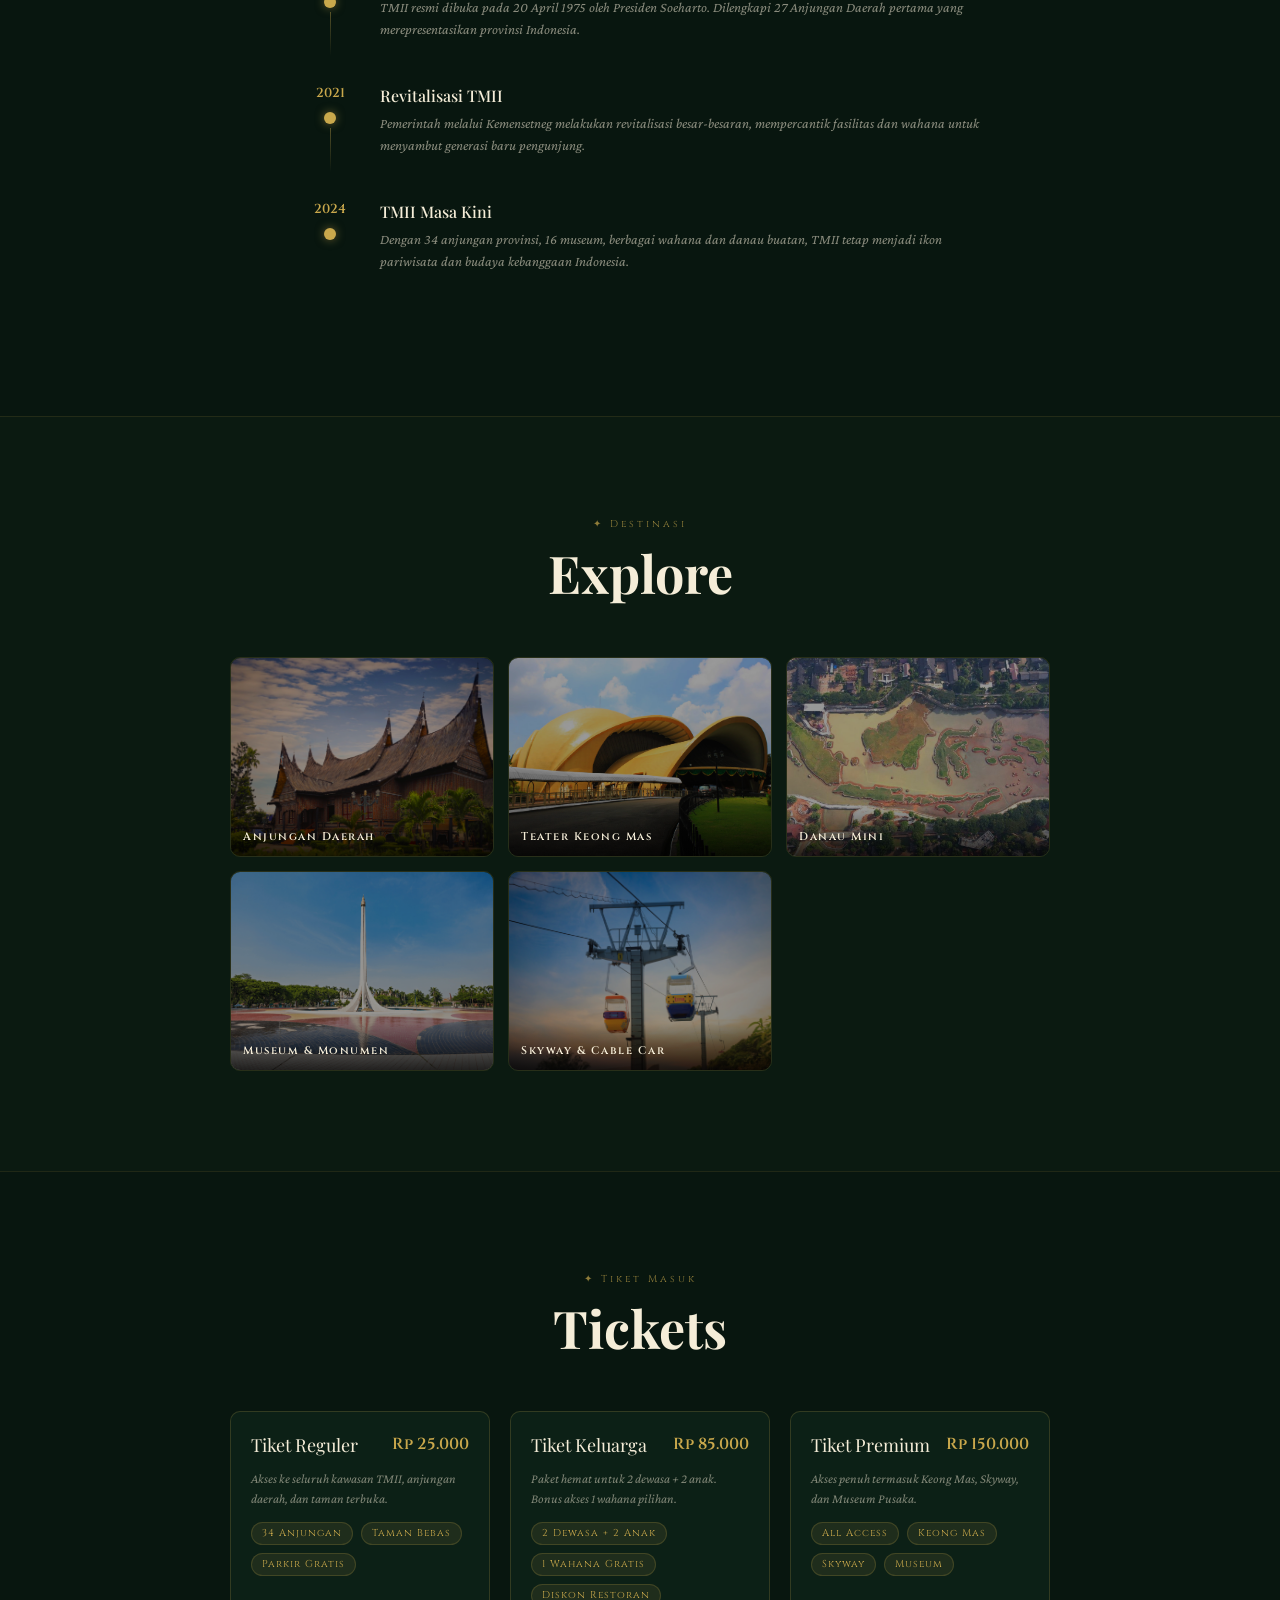
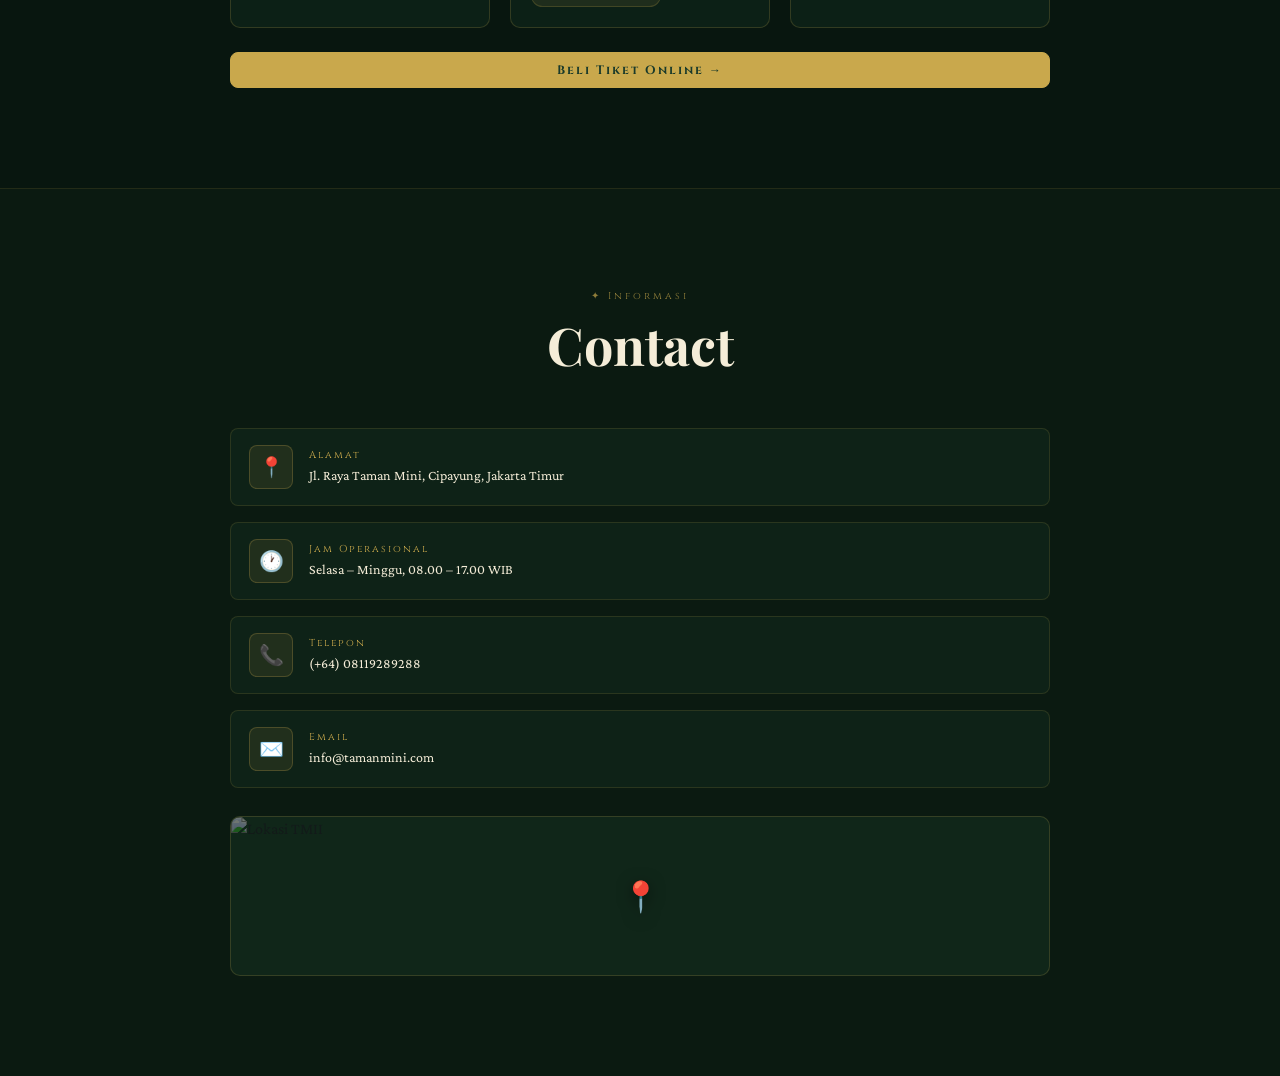
==== commit 4c97b3d0: "Update index.html" ====
--- a/index.html
+++ b/index.html
@@ -24,7 +24,6 @@
     <div class="logo-emblem" id="logoEmblem" title="Klik untuk ganti logo">
       <img id="logoImg" src="Photos/logo.jpg" alt="Logo TMII" class="loaded">
       <div id="logoPlaceholder" style="display:none">＋</div>
-      <input type="file" id="logoUpload" accept="image/*" style="display:none">
     </div>
     <div class="logo-text">
       <span class="main">TMII</span>
